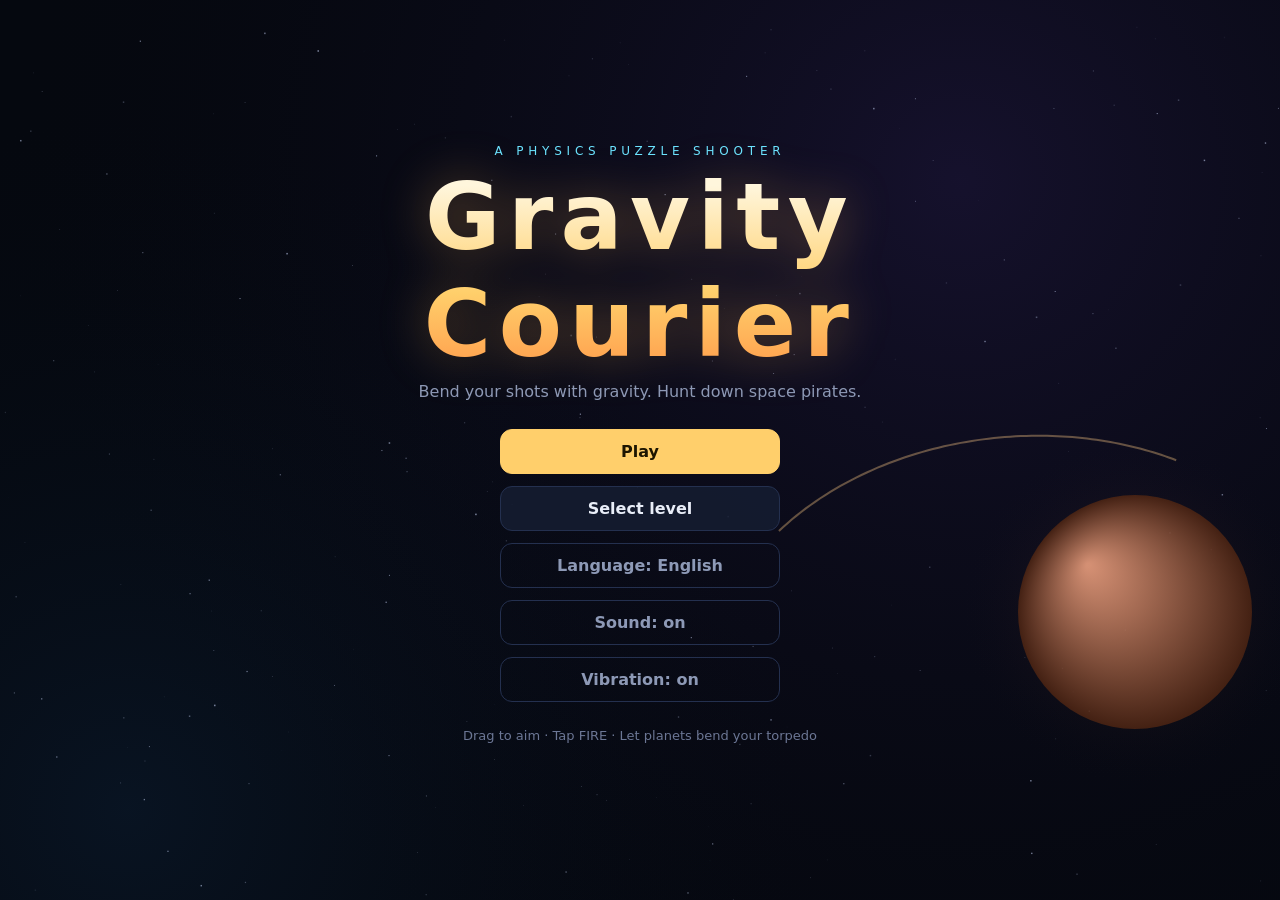
==== index.html @ d9d78b72 "Gravity Courier: browser physics puzzle game (48 levels, 12 chapters)" ====
<!doctype html>
<html lang="zh-CN">
<head>
<meta charset="utf-8">
<meta name="viewport" content="width=device-width,initial-scale=1,maximum-scale=1,user-scalable=no,viewport-fit=cover">
<meta name="theme-color" content="#05080f">
<title>引力信使 · Gravity Courier</title>
<link rel="stylesheet" href="css/style.css">
</head>
<body>
<canvas id="game"></canvas>

<!-- 游戏内 HUD。data-i18n / data-i18n-aria 的文字由 js/i18n.js 按当前语言填入 -->
<div id="hud" class="hidden">
  <div class="hud-left">
    <button class="icon-btn" id="btnPause" data-i18n-aria="ariaMenu">
      <svg viewBox="0 0 24 24"><path d="M4 6h16M4 12h16M4 18h16"/></svg>
    </button>
    <div class="hud-title">
      <div id="lvTitle"></div>
      <div id="lvSub"></div>
    </div>
  </div>
  <div id="ammo" data-i18n-aria="ariaAmmo"></div>
  <div class="hud-right">
    <button class="help-btn hidden" id="btnAwacs" data-i18n-aria="ariaAwacs">
      <svg viewBox="0 0 24 24"><path d="M12 3c.9 0 1.5.7 1.5 1.6V9l7.5 4.5V16l-7.5-2.3v4.1l2 1.5V21L12 20l-3.5 1v-1.7l2-1.5v-4.1L3 16v-2.5L10.5 9V4.6C10.5 3.7 11.1 3 12 3z"/></svg>
      <span data-i18n="awacsLabel"></span>
    </button>
    <button class="help-btn hidden" id="btnScope" data-i18n-aria="ariaScope">
      <svg viewBox="0 0 24 24"><circle cx="12" cy="12" r="7.5"/><circle cx="12" cy="12" r="1.6"/><path d="M12 1.5v5M12 17.5v5M1.5 12h5M17.5 12h5"/></svg>
      <span data-i18n="scopeLabel"></span>
    </button>
    <button class="icon-btn" id="btnRestart" data-i18n-aria="ariaRestart">
      <svg viewBox="0 0 24 24"><path d="M4 12a8 8 0 1 0 2.4-5.7M4 4v5h5"/></svg>
    </button>
    <button class="icon-btn" id="btnMute" data-i18n-aria="ariaSound"></button>
  </div>
</div>
<div id="toast" class="hidden"></div>
<div id="fastHint" class="hidden" data-i18n="fastHint"></div>

<!-- 瞄准控制：拖动画面粗调，按钮微调，点发射 -->
<div id="controls" class="hidden">
  <div class="ctl-row">
    <span class="ctl-label" data-i18n="angle"></span>
    <button class="ctl" id="angDown" data-i18n-aria="ariaAngDown">
      <svg viewBox="0 0 24 24"><path d="M9 4H4v5M4.6 9A8 8 0 1 1 6 17"/></svg>
    </button>
    <button class="ctl" id="angUp" data-i18n-aria="ariaAngUp">
      <svg viewBox="0 0 24 24"><path d="M15 4h5v5M19.4 9A8 8 0 1 0 18 17"/></svg>
    </button>
    <span class="ctl-val" id="roAng">0.0°</span>
  </div>
  <div class="ctl-row">
    <span class="ctl-label" data-i18n="power"></span>
    <button class="ctl" id="powDown" data-i18n-aria="ariaPowDown">
      <svg viewBox="0 0 24 24"><path d="M5 12h14"/></svg>
    </button>
    <button class="ctl" id="powUp" data-i18n-aria="ariaPowUp">
      <svg viewBox="0 0 24 24"><path d="M5 12h14M12 5v14"/></svg>
    </button>
    <span class="ctl-val" id="roPow">50%</span>
  </div>
  <button id="btnFire" class="fire"></button>
</div>

<!-- 标题 -->
<section id="title" class="screen">
  <div class="title-box">
    <div class="kicker" data-i18n="kicker"></div>
    <h1 data-i18n="title"></h1>
    <p class="tagline" data-i18n="tagline"></p>
    <div class="menu">
      <button class="btn primary" id="btnPlay"></button>
      <button class="btn" id="btnSelect" data-i18n="selectBtn"></button>
      <button class="btn ghost" id="btnLangTitle" data-i18n="lang"></button>
      <button class="btn ghost" id="btnMuteTitle"></button>
      <button class="btn ghost" id="btnVibeTitle"></button>
    </div>
    <p class="howto" data-i18n="howto"></p>
  </div>
</section>

<!-- 选关 -->
<section id="select" class="screen hidden">
  <div class="select-box">
    <div class="select-head">
      <button class="btn small" id="btnBackTitle" data-i18n="back"></button>
      <h2 data-i18n="selectTitle"></h2>
      <div id="starTotal"></div>
    </div>
    <div id="chapters"></div>
  </div>
</section>

<!-- 关卡介绍 -->
<section id="intro" class="overlay hidden">
  <div class="card">
    <div class="card-kicker" id="introNo"></div>
    <h3 id="introName"></h3>
    <p id="introTip"></p>
    <div class="card-foot" data-i18n="introFoot"></div>
  </div>
</section>

<!-- 结算 -->
<section id="result" class="overlay hidden">
  <div class="card">
    <div class="card-kicker" id="resNo"></div>
    <h3 id="resTitle"></h3>
    <div class="stars" id="resStars"></div>
    <p id="resInfo"></p>
    <div class="card-btns" id="resBtns"></div>
  </div>
</section>

<!-- 物理小卡片（盖在结算和选关页上面） -->
<section id="physCard" class="overlay hidden">
  <div class="card phys">
    <div class="card-kicker" id="pcKicker"></div>
    <h3 id="pcTitle"></h3>
    <div class="formula" id="pcFormula"></div>
    <div class="pc-body" id="pcBody"></div>
    <div class="real">
      <b id="pcRealLabel" data-i18n="cardReal"></b>
      <p id="pcReal"></p>
    </div>
    <div class="card-btns"><button class="btn primary" id="pcOk" data-i18n="cardOk"></button></div>
  </div>
</section>

<!-- 暂停 -->
<section id="pause" class="overlay hidden">
  <div class="card">
    <h3 data-i18n="pauseTitle"></h3>
    <div class="card-btns col">
      <button class="btn primary" id="btnResume" data-i18n="resume"></button>
      <button class="btn" id="btnPauseRestart" data-i18n="restartLevel"></button>
      <button class="btn" id="btnPauseSelect" data-i18n="selectLevel"></button>
      <button class="btn" id="btnPauseLang" data-i18n="lang"></button>
      <button class="btn" id="btnPauseVibe"></button>
      <button class="btn ghost" id="btnPauseTitle" data-i18n="backTitle"></button>
    </div>
  </div>
</section>

<script src="js/i18n.js"></script>
<script src="js/cards.js"></script>
<script src="js/physics.js"></script>
<script src="js/levels.js"></script>
<script src="js/audio.js"></script>
<script src="js/game.js"></script>
</body>
</html>
---- css/style.css ----
:root {
  --bg: #05080f;
  --panel: rgba(13, 19, 34, 0.92);
  --line: #24304f;
  --text: #e9eef8;
  --muted: #8d99b6;
  --gold: #ffcf6b;
  --cyan: #6be3ff;
  --red: #ff5a6a;
  --font: "PingFang SC", "Microsoft YaHei", "Noto Sans SC", "Hiragino Sans GB", system-ui, sans-serif;
}
* { box-sizing: border-box; -webkit-tap-highlight-color: transparent; }
html, body {
  margin: 0; height: 100%; overflow: hidden; background: var(--bg); color: var(--text);
  font-family: var(--font); user-select: none; -webkit-user-select: none; overscroll-behavior: none;
}
canvas#game { position: fixed; inset: 0; width: 100%; height: 100%; display: block; touch-action: none; }
.hidden { display: none !important; }

button { font-family: inherit; }
.btn {
  appearance: none; border: 1px solid var(--line); background: rgba(20, 28, 48, 0.9); color: var(--text);
  border-radius: 12px; padding: 12px 22px; font-size: 16px; font-weight: 600; cursor: pointer;
  transition: transform .12s, border-color .12s, background .12s;
}
.btn:hover { border-color: #3d4d78; }
.btn:active { transform: scale(0.97); }
.btn.primary { background: var(--gold); border-color: var(--gold); color: #1d1500; }
.btn.primary:hover { background: #ffd987; }
.btn.ghost { background: transparent; color: var(--muted); }
.btn.small { padding: 7px 14px; font-size: 14px; border-radius: 9px; }

/* HUD */
#hud {
  position: fixed; top: 0; left: 0; right: 0; height: 54px; padding: 8px max(12px, env(safe-area-inset-right)) 0 max(12px, env(safe-area-inset-left));
  display: flex; align-items: center; justify-content: space-between; gap: 10px; pointer-events: none;
}
#hud > * { pointer-events: auto; }
.hud-left, .hud-right { display: flex; align-items: center; gap: 10px; min-width: 0; }
.hud-title { min-width: 0; }
#lvTitle { font-weight: 800; font-size: 16px; white-space: nowrap; overflow: hidden; text-overflow: ellipsis; }
#lvSub { font-size: 12px; color: var(--muted); white-space: nowrap; }
.icon-btn {
  width: 38px; height: 38px; border-radius: 10px; border: 1px solid var(--line); background: rgba(13, 19, 34, 0.75);
  display: grid; place-items: center; cursor: pointer; padding: 0; color: var(--text);
}
.icon-btn:hover { border-color: #3d4d78; }
.icon-btn svg { width: 20px; height: 20px; fill: none; stroke: currentColor; stroke-width: 2; stroke-linecap: round; stroke-linejoin: round; }
.help-btn {
  height: 38px; border-radius: 10px; border: 1px solid rgba(123, 227, 160, .6); background: rgba(20, 50, 36, .8); color: #9ff0bf;
  display: flex; align-items: center; gap: 4px; padding: 0 10px 0 8px; cursor: pointer; font-family: inherit; font-size: 14px; font-weight: 700;
  animation: helpPulse 2s ease infinite;
}
.help-btn svg { width: 18px; height: 18px; fill: none; stroke: currentColor; stroke-width: 2; stroke-linecap: round; stroke-linejoin: round; }
.help-btn:disabled { opacity: .5; animation: none; cursor: default; }
.help-btn.on, .help-btn.on:disabled { opacity: 1; background: #7be3a0; color: #062012; border-color: #7be3a0; }
@keyframes helpPulse { 50% { box-shadow: 0 0 14px rgba(123, 227, 160, .45); } }
@media (max-height: 480px) { .help-btn { height: 32px; } }
@media (max-width: 760px) { .help-btn span { display: none; } .help-btn { padding: 0 9px; } }
.help-btn:not(:disabled):active svg { transform: scale(.85); }
.help-btn svg { transition: transform .1s; }
#btnScope.on svg { animation: spin 1.2s linear infinite; }
@keyframes spin { to { transform: rotate(360deg); } }
.fire.wait { background: #1d2844; color: #9ff0bf; border: 1px solid rgba(123, 227, 160, .5); box-shadow: none; font-size: 14px; letter-spacing: 0; white-space: nowrap; }
#ammo { display: flex; gap: 5px; align-items: center; }
#ammo i {
  display: block; width: 9px; height: 20px; border-radius: 5px; background: var(--gold);
  box-shadow: 0 0 8px rgba(255, 207, 107, .6);
}
#ammo i.used { background: #26304a; box-shadow: none; }
#ammo i.par { outline: 1px dashed rgba(255, 207, 107, .55); outline-offset: 2px; }

#toast {
  position: fixed; left: 50%; top: 18%; transform: translateX(-50%); pointer-events: none;
  font-size: clamp(15px, 3.6vw, 26px); font-weight: 800; letter-spacing: .06em; text-shadow: 0 0 18px rgba(0,0,0,.8);
  white-space: nowrap;
  animation: toast 1.8s ease forwards;
}
@keyframes toast { 0% { opacity: 0; transform: translate(-50%, 10px); } 15%, 70% { opacity: 1; transform: translate(-50%, 0); } 100% { opacity: 0; } }
#fastHint {
  position: fixed; bottom: max(14px, env(safe-area-inset-bottom)); left: 50%; transform: translateX(-50%);
  font-size: 12px; color: var(--muted); pointer-events: none; background: rgba(13,19,34,.7); padding: 4px 10px; border-radius: 99px;
}

/* 瞄准控制：横屏在右侧一列，竖屏在底部一行 */
#controls {
  position: fixed; right: 0; top: 56px; bottom: 0; width: 120px;
  padding: 10px max(10px, env(safe-area-inset-right)) max(14px, env(safe-area-inset-bottom)) 10px;
  display: flex; flex-direction: column; justify-content: flex-end; gap: 14px; touch-action: none;
}
.ctl-row { display: grid; grid-template-columns: 1fr 1fr; gap: 6px; align-items: center; }
.ctl-label { grid-column: 1 / -1; font-size: 11px; color: var(--muted); letter-spacing: .1em; }
.ctl-val { grid-column: 1 / -1; text-align: center; font-size: 13px; font-weight: 700; color: var(--gold); font-variant-numeric: tabular-nums; }
.ctl {
  height: 44px; border-radius: 12px; border: 1px solid var(--line); background: rgba(13, 19, 34, 0.85); color: var(--text);
  display: grid; place-items: center; cursor: pointer; padding: 0; touch-action: none;
}
.ctl:active { background: #1d2844; border-color: var(--gold); }
.ctl svg { width: 22px; height: 22px; fill: none; stroke: currentColor; stroke-width: 2.2; stroke-linecap: round; stroke-linejoin: round; }
.fire {
  height: 64px; border-radius: 18px; border: none; background: var(--gold); color: #1d1500; font-size: 18px; font-weight: 800;
  letter-spacing: .1em; cursor: pointer; box-shadow: 0 0 24px rgba(255, 207, 107, .35); touch-action: none; font-family: inherit;
  transition: transform .1s, background .1s;
}
.fire:active { transform: scale(.96); }
.fire.flying { background: #1d2844; color: var(--cyan); box-shadow: none; border: 1px solid var(--line); font-size: 15px; }
.fire.go { background: #7be3a0; color: #062012; box-shadow: 0 0 28px rgba(123, 227, 160, .7); animation: goPulse .4s ease infinite alternate; }
@keyframes goPulse { to { transform: scale(1.04); } }
#controls.busy .ctl, #controls.busy .ctl-val { opacity: .35; }
body.portrait #controls {
  top: auto; left: 0; width: auto; height: 118px; flex-direction: row; align-items: stretch; justify-content: center;
  padding: 8px max(12px, env(safe-area-inset-right)) max(10px, env(safe-area-inset-bottom)) max(12px, env(safe-area-inset-left));
}
body.portrait .ctl-row { flex: 1; max-width: 130px; align-content: center; }
body.portrait .fire { flex: 1.1; max-width: 150px; height: auto; }
@media (max-height: 480px) {
  #controls { top: 44px; gap: 8px; padding-bottom: max(8px, env(safe-area-inset-bottom)); }
  .ctl { height: 38px; }
  .fire { height: 52px; }
}

/* 全屏页 */
.screen { position: fixed; inset: 0; display: flex; align-items: center; justify-content: center; padding: 20px; }
.title-box { text-align: center; max-width: 520px; }
.kicker { font-size: 12px; letter-spacing: .4em; color: var(--cyan); }
h1 {
  font-size: clamp(48px, 11vw, 92px); margin: 6px 0 4px; font-weight: 900; letter-spacing: .08em;
  background: linear-gradient(180deg, #fff6dc 10%, #ffcf6b 60%, #ff9a4a); -webkit-background-clip: text; background-clip: text; color: transparent;
  filter: drop-shadow(0 0 24px rgba(255, 180, 80, .35));
}
.tagline { color: var(--muted); margin: 0 0 28px; font-size: 16px; }
.menu { display: flex; flex-direction: column; gap: 12px; width: min(280px, 80vw); margin: 0 auto; }
.howto { margin-top: 26px; font-size: 13px; color: #6c7795; }

.select-box { width: min(980px, 100%); max-height: 100%; overflow-y: auto; padding: 4px 2px 20px; }
.select-head { display: flex; align-items: center; gap: 14px; margin-bottom: 12px; position: sticky; top: 0; background: linear-gradient(var(--bg) 75%, transparent); padding: 6px 0 12px; z-index: 1; }
.select-head h2 { margin: 0; font-size: 22px; flex: 1; }
#starTotal { color: var(--gold); font-weight: 700; }
.chapter { margin-bottom: 18px; }
.chapter-head { display: flex; align-items: baseline; gap: 10px; margin-bottom: 8px; }
.chapter-head b { font-size: 16px; }
.chapter-head span { font-size: 13px; color: var(--muted); }
.lv-grid { display: grid; grid-template-columns: repeat(5, 1fr); gap: 10px; }
.lv {
  appearance: none; border: 1px solid var(--line); background: var(--panel); color: var(--text); border-radius: 12px;
  padding: 12px 10px; text-align: left; cursor: pointer; min-height: 78px; transition: border-color .12s, transform .12s;
}
.lv:hover:not(:disabled) { border-color: var(--gold); transform: translateY(-1px); }
.lv:disabled { opacity: .4; cursor: not-allowed; }
.lv .no { font-size: 12px; color: var(--muted); }
.lv .nm { display: block; font-weight: 700; font-size: 15px; margin: 2px 0 4px; }
.lv .st { font-size: 13px; letter-spacing: 2px; color: #2b3552; }
.lv .st b { color: var(--gold); font-weight: 400; }

/* 弹窗 */
.overlay { position: fixed; inset: 0; display: flex; align-items: center; justify-content: center; padding: 20px; background: rgba(3, 5, 10, .45); }
.card {
  width: min(420px, 100%); background: var(--panel); border: 1px solid var(--line); border-radius: 18px; padding: 24px 26px;
  text-align: center; box-shadow: 0 20px 60px rgba(0,0,0,.5); animation: pop .25s ease;
}
@keyframes pop { from { transform: scale(.94); opacity: 0; } to { transform: none; opacity: 1; } }
.card-kicker { font-size: 12px; letter-spacing: .2em; color: var(--cyan); }
.card h3 { margin: 6px 0 10px; font-size: 26px; }
.card p { color: #c9d2e6; font-size: 15px; line-height: 1.7; margin: 8px 0; }
.card-foot { margin-top: 16px; font-size: 13px; color: var(--muted); animation: blink 1.6s ease infinite; }
@keyframes blink { 50% { opacity: .4; } }
.card-btns { display: flex; gap: 10px; justify-content: center; margin-top: 18px; flex-wrap: wrap; }
.card-btns.col { flex-direction: column; }
.stars { font-size: 44px; letter-spacing: 8px; margin: 4px 0; color: #2b3552; }
.stars span { display: inline-block; }
.stars span.on { color: var(--gold); text-shadow: 0 0 16px rgba(255, 207, 107, .7); animation: star .45s cubic-bezier(.3, 1.6, .5, 1) backwards; }
@keyframes star { from { transform: scale(0) rotate(-40deg); } }

@media (max-width: 700px) {
  .lv-grid { grid-template-columns: repeat(3, 1fr); }
}
@media (max-height: 480px) {
  #hud { height: 44px; padding-top: 4px; }
  .icon-btn { width: 32px; height: 32px; }
  #lvTitle { font-size: 14px; }
  h1 { font-size: 48px; }
  .tagline { margin-bottom: 14px; }
  .menu { gap: 8px; }
  .btn { padding: 9px 18px; }
  .howto { margin-top: 12px; }
}

/* 物理小卡片 */
.card { max-height: calc(100% - 24px); overflow-y: auto; }
.card.phys { width: min(520px, 100%); text-align: left; border-color: rgba(107, 227, 255, .35); }
.card.phys h3 { margin-top: 4px; }
.formula {
  font-family: "Cambria Math", "STIX Two Math", "Times New Roman", serif; font-size: 20px; text-align: center;
  padding: 10px 12px; margin: 6px 0 12px; border-radius: 10px; background: rgba(107, 227, 255, .08); color: #bdf3ff;
  border: 1px solid rgba(107, 227, 255, .2); overflow-x: auto; white-space: nowrap;
}
.pc-body p { margin: 0 0 10px; }
.real { margin-top: 12px; padding: 10px 12px; border-radius: 10px; background: rgba(255, 207, 107, .08); border-left: 3px solid var(--gold); }
.real b { font-size: 12px; letter-spacing: .1em; color: var(--gold); }
.real p { margin: 4px 0 0; font-size: 14px; }
.card.phys .card-btns { justify-content: flex-end; }
.chapter-head { flex-wrap: wrap; }
.card-link {
  margin-left: auto; appearance: none; border: 1px solid rgba(107, 227, 255, .45); background: rgba(107, 227, 255, .08);
  color: var(--cyan); border-radius: 8px; padding: 3px 10px; font-size: 12px; font-family: inherit; cursor: pointer;
}
.card-link:hover { background: rgba(107, 227, 255, .16); }

/* 英文界面用西文字体（中文字体里的标点和字距不适合英文） */
html[lang="en"] { --font: "Segoe UI", system-ui, -apple-system, Roboto, "Helvetica Neue", Arial, "PingFang SC", "Microsoft YaHei", sans-serif; }
html[lang="en"] body, html[lang="en"] button { font-family: var(--font); }
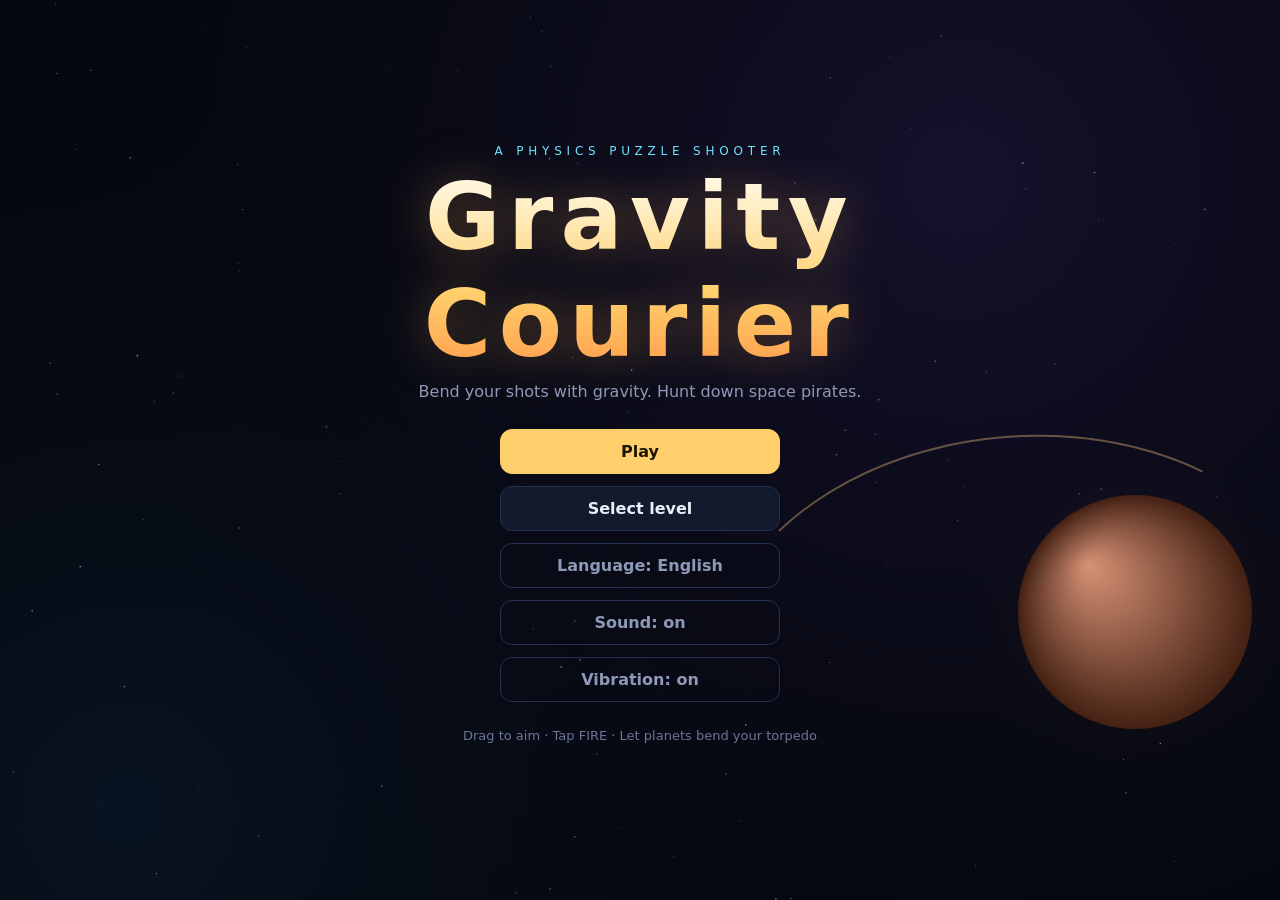
==== commit aa4531f4: "PWA: manifest, service worker, install button and app icons" ====
--- a/index.html
+++ b/index.html
@@ -5,7 +5,16 @@
 <meta name="viewport" content="width=device-width,initial-scale=1,maximum-scale=1,user-scalable=no,viewport-fit=cover">
 <meta name="theme-color" content="#05080f">
 <title>引力信使 · Gravity Courier</title>
+<meta name="description" content="借行星引力让鱼雷拐弯的物理解谜射击游戏：12 章 48 关，电脑和手机浏览器里直接玩。">
 <link rel="stylesheet" href="css/style.css">
+<link rel="manifest" href="manifest.webmanifest">
+<link rel="icon" type="image/png" sizes="32x32" href="icons/favicon-32.png">
+<link rel="apple-touch-icon" href="icons/apple-touch-icon.png">
+<meta name="application-name" content="引力信使">
+<meta name="mobile-web-app-capable" content="yes">
+<meta name="apple-mobile-web-app-capable" content="yes">
+<meta name="apple-mobile-web-app-title" content="引力信使">
+<meta name="apple-mobile-web-app-status-bar-style" content="black-translucent">
 </head>
 <body>
 <canvas id="game"></canvas>
@@ -151,5 +160,6 @@
 <script src="js/levels.js"></script>
 <script src="js/audio.js"></script>
 <script src="js/game.js"></script>
+<script src="js/pwa.js"></script>
 </body>
 </html>
